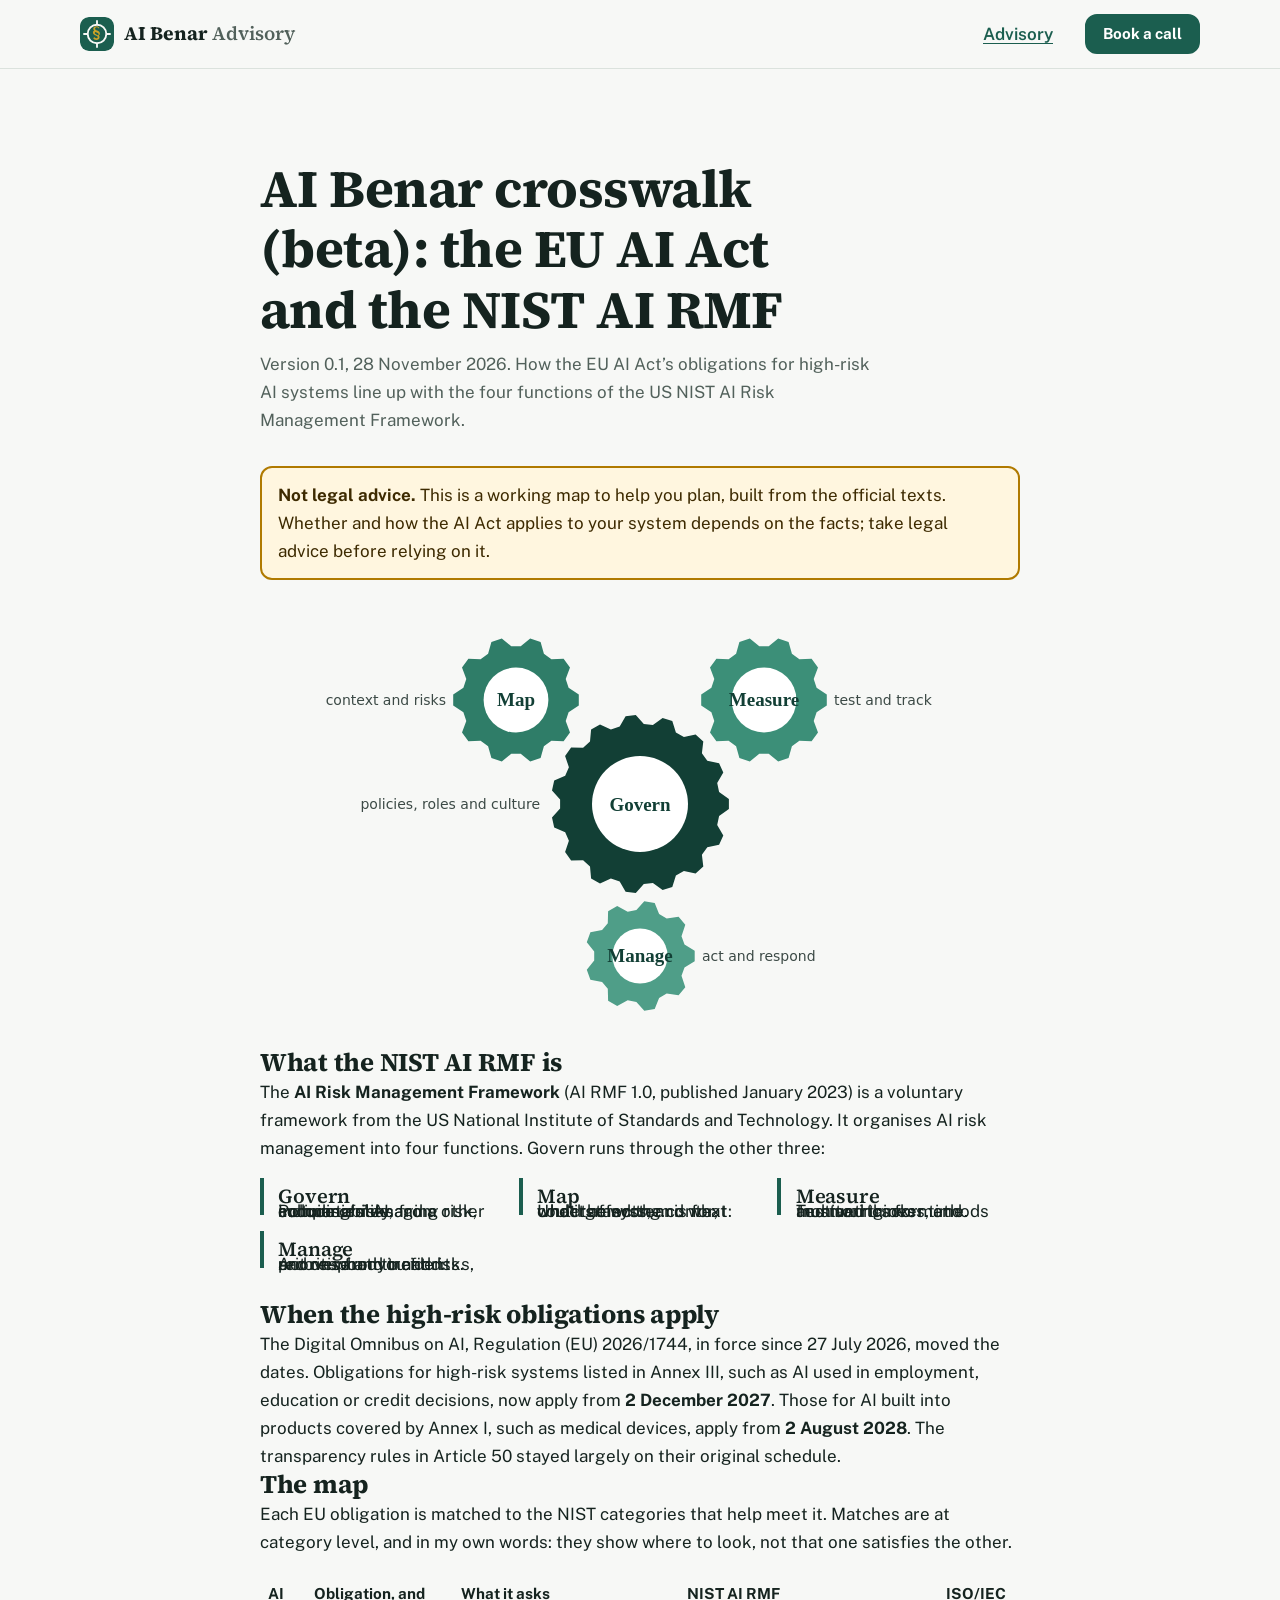
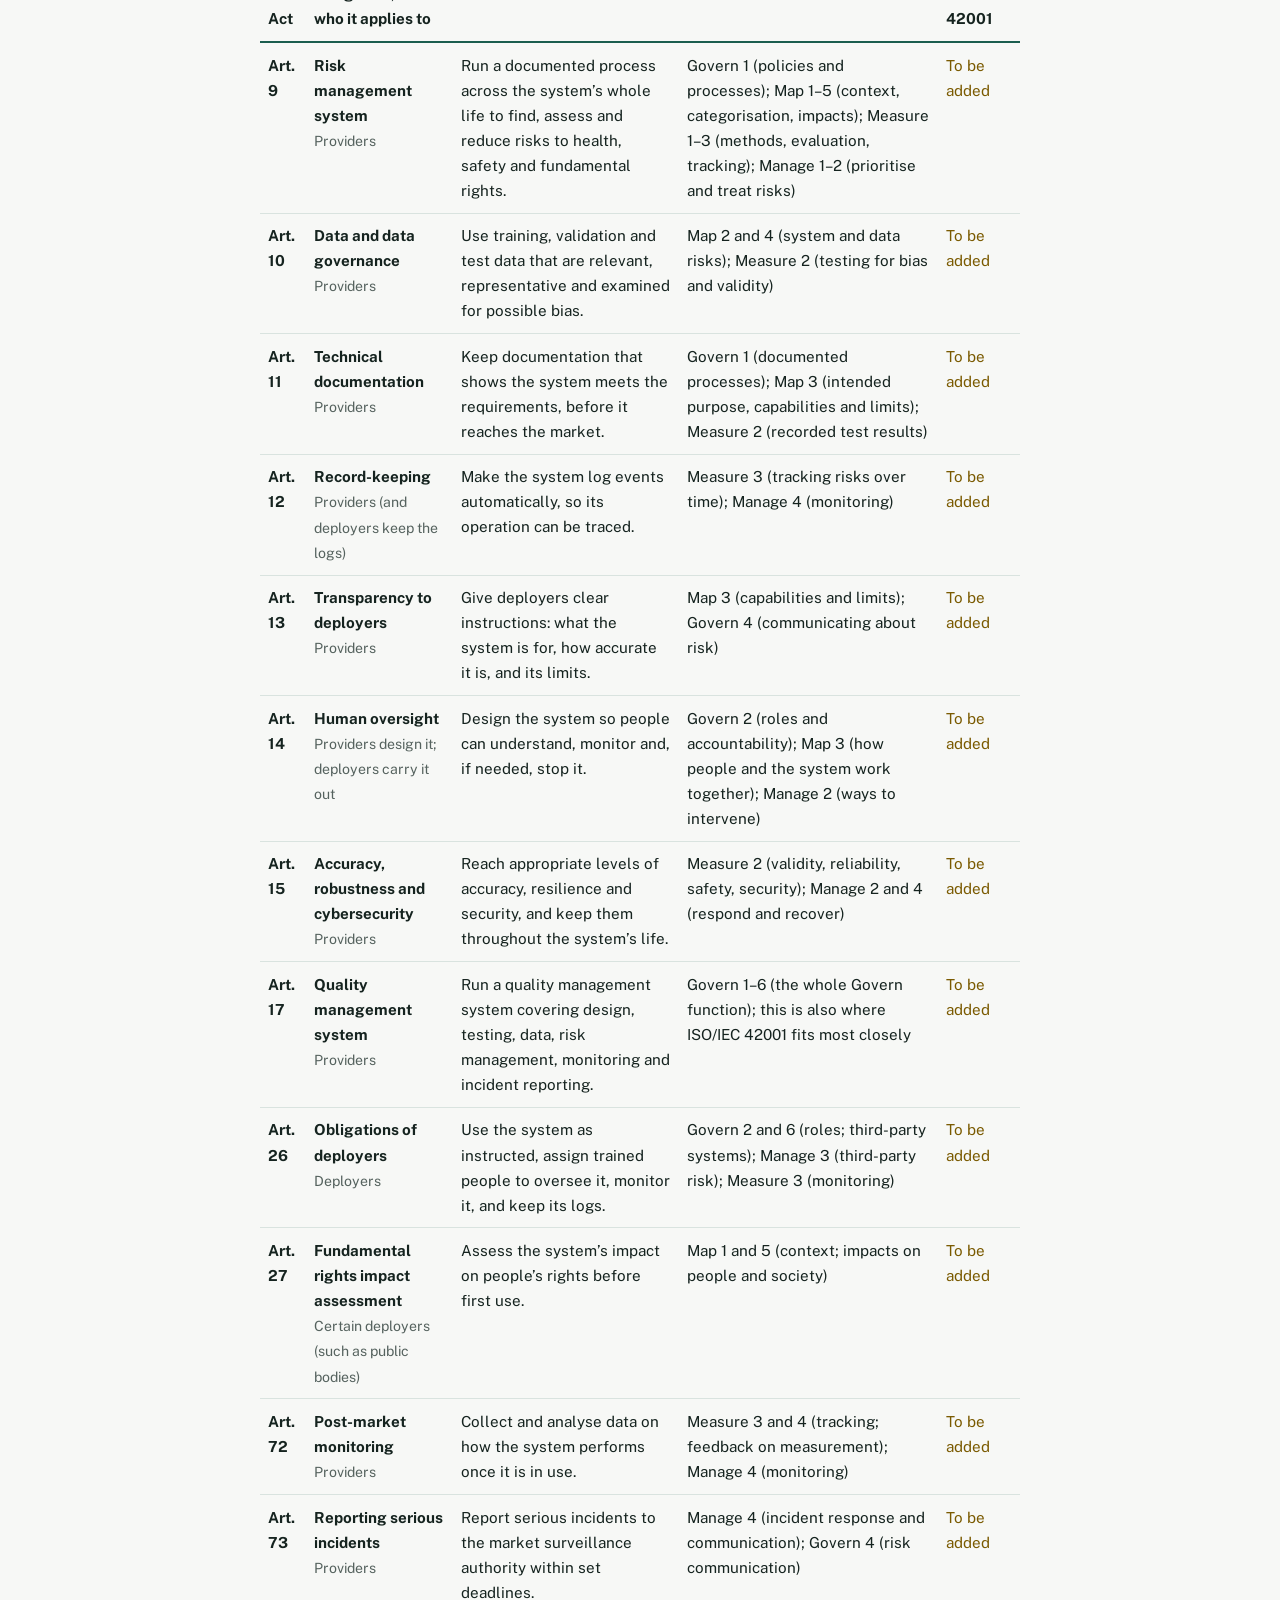
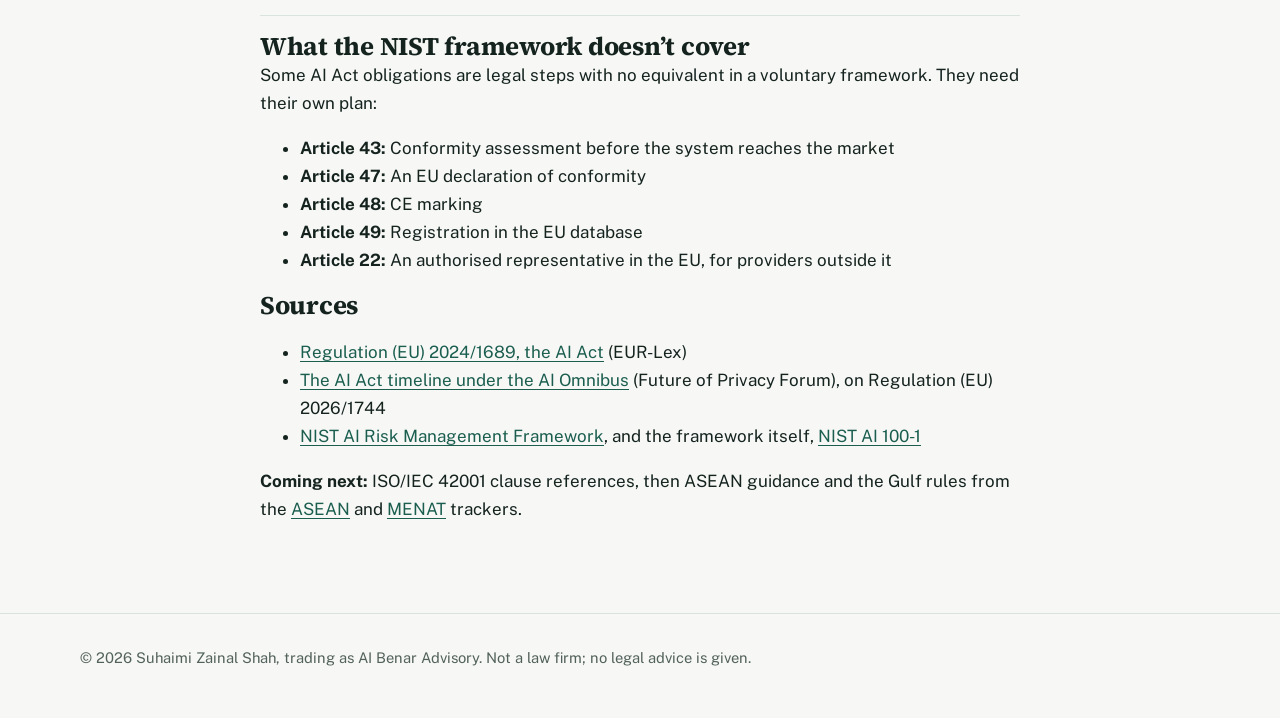
==== crosswalk.html @ 842c1a77 "Add files via upload" ====
<!doctype html>
<html lang="en-GB">
<head>
<meta charset="utf-8"><meta name="viewport" content="width=device-width, initial-scale=1">
<title>AI Benar crosswalk (beta): the EU AI Act and the NIST AI RMF</title>
<meta name="description" content="The EU AI Act’s obligations for high-risk AI systems, mapped to the four functions of the NIST AI Risk Management Framework. Beta, dated, not legal advice.">
<link rel="canonical" href="https://aibenar.dev/AI-Benar-Advisory/crosswalk.html">
<link rel="icon" href="logo.svg" type="image/svg+xml">
<link rel="stylesheet" href="styles.css">
<style>
.notice{border:2px solid #b07a00;background:#fff6df;color:#3d2a00;border-radius:12px;padding:.8rem 1rem;margin:1.25rem 0}
.gears{width:100%;max-width:640px;height:auto;display:block;margin:1.5rem auto}
.gear path{fill:#1b5e4f}.gear .hub{fill:#fff}
.g-govern path{fill:#123f35}.g-map path{fill:#2f7d68}.g-measure path{fill:#3c8f78}.g-manage path{fill:#4f9e88}
.g-name{font:700 19px/1 Georgia,serif;text-anchor:middle;fill:#123f35}.g-sub{font:14px/1 system-ui,sans-serif;text-anchor:middle;fill:#3c4a46}.g-sub.g-left{text-anchor:start}.g-sub.g-right{text-anchor:end}
@media (prefers-reduced-motion:no-preference){
  .gear{animation:turn 36s linear 1}.gear.rev{animation-name:turn-rev;animation-duration:26s}
  @keyframes turn{to{transform:rotate(360deg)}}@keyframes turn-rev{to{transform:rotate(-360deg)}}
}
.fn{display:grid;gap:1rem;grid-template-columns:repeat(auto-fit,minmax(14rem,1fr));margin:1rem 0 2rem}
.fn div{border-left:4px solid #1b5e4f;padding:.25rem .9rem}.fn h3{margin:.2rem 0}
.cw-wrap{overflow-x:auto;position:relative;margin:1rem 0}
table.cw{border-collapse:collapse;min-width:760px;width:100%;font-size:.95rem}
table.cw th,table.cw td{border-bottom:1px solid #d9e3df;padding:.6rem .5rem;text-align:left;vertical-align:top}
table.cw thead th{border-bottom:2px solid #1b5e4f}.who{color:#55625e;font-size:.88rem}.iso{color:#7a5a00}
@media (prefers-color-scheme:dark){.notice{background:#3a2c0b;color:#f6e7c1}.g-name{fill:#cfe9df}.g-sub{fill:#b5c8c1}.gear .hub{fill:#10201b}table.cw th,table.cw td{border-bottom-color:#2c3d38}.who{color:#a9bab4}.iso{color:#e8c46c}}
</style>
</head>
<body>
<a class="skip" href="#main">Skip to content</a>
<header class="site-head"><div class="wrap head-row"><a class="brand" href="/" aria-label="AI Benar home"><img src="logo.svg" alt="" width="34" height="34"><span>AI Benar <em>Advisory</em></span></a><a class="head-link" href="index.html">Advisory</a><a class="btn small" href="index.html#contact">Book a call</a></div></header>
<main id="main"><section><div class="wrap narrow">
<h1>AI Benar crosswalk (beta): the EU AI Act and the NIST AI RMF</h1>
<p class="section-lede">Version 0.1, 28 November 2026. How the EU AI Act’s obligations for high-risk AI systems line up with the four functions of the US NIST AI Risk Management Framework.</p>
<p class="notice" role="note"><strong>Not legal advice.</strong> This is a working map to help you plan, built from the official texts. Whether and how the AI Act applies to your system depends on the facts; take legal advice before relying on it.</p>

<svg viewBox="0 0 640 420" role="img" aria-labelledby="gear-t gear-d" class="gears"><title id="gear-t">The four functions of the NIST AI Risk Management Framework</title><desc id="gear-d">Govern sits at the centre and drives the other three: Map, Measure and Manage.</desc><g class="gear g-govern" style="transform-origin:320px 200px"><path d="M408.9 194.9 L408.9 205.1 L399.1 212.1 L397.2 221.1 L403.3 231.5 L399.1 240.8 L387.3 243.2 L381.9 250.7 L383.3 262.6 L375.6 269.5 L363.9 266.9 L355.9 271.5 L352.3 282.9 L342.6 286.1 L332.9 278.9 L323.8 279.9 L315.8 288.9 L305.6 287.8 L299.7 277.4 L290.9 274.5 L280.0 279.5 L271.1 274.4 L270.0 262.4 L263.1 256.3 L251.1 256.4 L245.1 248.1 L248.9 236.7 L245.2 228.3 L234.2 223.5 L232.0 213.5 L240.1 204.6 L240.1 195.4 L232.0 186.5 L234.2 176.5 L245.2 171.7 L248.9 163.3 L245.1 151.9 L251.1 143.6 L263.1 143.7 L270.0 137.6 L271.1 125.6 L280.0 120.5 L290.9 125.5 L299.7 122.6 L305.6 112.2 L315.8 111.1 L323.8 120.1 L332.9 121.1 L342.6 113.9 L352.3 117.1 L355.9 128.5 L363.9 133.1 L375.6 130.5 L383.3 137.4 L381.9 149.3 L387.3 156.8 L399.1 159.2 L403.3 168.5 L397.2 178.9 L399.1 187.9 Z"/><circle cx="320" cy="200" r="48.0" class="hub"/></g><g class="gear g-map rev" style="transform-origin:196px 96px"><path d="M258.8 90.6 L258.8 101.4 L248.6 108.2 L245.7 117.1 L250.0 128.5 L243.6 137.3 L231.4 136.8 L223.9 142.3 L220.6 154.0 L210.2 157.4 L200.7 149.8 L191.3 149.8 L181.8 157.4 L171.4 154.0 L168.1 142.3 L160.6 136.8 L148.4 137.3 L142.0 128.5 L146.3 117.1 L143.4 108.2 L133.2 101.4 L133.2 90.6 L143.4 83.8 L146.3 74.9 L142.0 63.5 L148.4 54.7 L160.6 55.2 L168.1 49.7 L171.4 38.0 L181.8 34.6 L191.3 42.2 L200.7 42.2 L210.2 34.6 L220.6 38.0 L223.9 49.7 L231.4 55.2 L243.6 54.7 L250.0 63.5 L245.7 74.9 L248.6 83.8 Z"/><circle cx="196" cy="96" r="32.4" class="hub"/></g><g class="gear g-measure rev" style="transform-origin:444px 96px"><path d="M506.8 90.6 L506.8 101.4 L496.6 108.2 L493.7 117.1 L498.0 128.5 L491.6 137.3 L479.4 136.8 L471.9 142.3 L468.6 154.0 L458.2 157.4 L448.7 149.8 L439.3 149.8 L429.8 157.4 L419.4 154.0 L416.1 142.3 L408.6 136.8 L396.4 137.3 L390.0 128.5 L394.3 117.1 L391.4 108.2 L381.2 101.4 L381.2 90.6 L391.4 83.8 L394.3 74.9 L390.0 63.5 L396.4 54.7 L408.6 55.2 L416.1 49.7 L419.4 38.0 L429.8 34.6 L439.3 42.2 L448.7 42.2 L458.2 34.6 L468.6 38.0 L471.9 49.7 L479.4 55.2 L491.6 54.7 L498.0 63.5 L493.7 74.9 L496.6 83.8 Z"/><circle cx="444" cy="96" r="32.4" class="hub"/></g><g class="gear g-manage rev" style="transform-origin:320px 352px"><path d="M374.7 346.7 L374.7 357.3 L364.5 363.5 L361.5 371.8 L365.3 383.2 L358.6 391.2 L346.7 389.4 L339.1 393.9 L334.7 405.0 L324.3 406.8 L316.4 397.9 L307.7 396.3 L297.2 402.0 L288.1 396.8 L287.8 384.8 L282.1 378.1 L270.4 375.7 L266.8 365.8 L274.2 356.4 L274.2 347.6 L266.8 338.2 L270.4 328.3 L282.1 325.9 L287.8 319.2 L288.1 307.2 L297.2 302.0 L307.7 307.7 L316.4 306.1 L324.3 297.2 L334.7 299.0 L339.1 310.1 L346.7 314.6 L358.6 312.8 L365.3 320.8 L361.5 332.2 L364.5 340.5 Z"/><circle cx="320" cy="352" r="27.6" class="hub"/></g><text x="320" y="207" class="g-name">Govern</text><text x="220" y="205" class="g-sub g-right">policies, roles and culture</text><text x="196" y="102" class="g-name">Map</text><text x="126" y="101" class="g-sub g-right">context and risks</text><text x="444" y="102" class="g-name">Measure</text><text x="514" y="101" class="g-sub g-left">test and track</text><text x="320" y="358" class="g-name">Manage</text><text x="382" y="357" class="g-sub g-left">act and respond</text></svg>

<h2>What the NIST AI RMF is</h2>
<p>The <strong>AI Risk Management Framework</strong> (AI RMF 1.0, published January 2023) is a voluntary framework from the US National Institute of Standards and Technology. It organises AI risk management into four functions. Govern runs through the other three:</p>
<div class="fn">
<div><h3>Govern</h3><p>Policies, roles, accountability and a culture of managing risk, including risks from other companies’ AI.</p></div>
<div><h3>Map</h3><p>Understand the context: what the system is for, who it affects, and what could go wrong.</p></div>
<div><h3>Measure</h3><p>Test and track: methods and metrics for trustworthiness, and monitoring over time.</p></div>
<div><h3>Manage</h3><p>Act on what you find: prioritise and treat risks, and respond to and recover from incidents.</p></div>
</div>

<h2>When the high-risk obligations apply</h2>
<p>The Digital Omnibus on AI, Regulation (EU) 2026/1744, in force since 27 July 2026, moved the dates. Obligations for high-risk systems listed in Annex III, such as AI used in employment, education or credit decisions, now apply from <strong>2 December 2027</strong>. Those for AI built into products covered by Annex I, such as medical devices, apply from <strong>2 August 2028</strong>. The transparency rules in Article 50 stayed largely on their original schedule.</p>

<h2>The map</h2>
<p>Each EU obligation is matched to the NIST categories that help meet it. Matches are at category level, and in my own words: they show where to look, not that one satisfies the other.</p>
<div class="cw-wrap" tabindex="0" role="region" aria-label="Crosswalk table (scrolls sideways)">
<table class="cw"><thead><tr><th scope="col">AI Act</th><th scope="col">Obligation, and who it applies to</th><th scope="col">What it asks</th><th scope="col">NIST AI RMF</th><th scope="col">ISO/IEC 42001</th></tr></thead>
<tbody><tr><th scope="row">Art. 9</th><td><strong>Risk management system</strong><br><span class="who">Providers</span></td><td>Run a documented process across the system’s whole life to find, assess and reduce risks to health, safety and fundamental rights.</td><td>Govern 1 (policies and processes); Map 1–5 (context, categorisation, impacts); Measure 1–3 (methods, evaluation, tracking); Manage 1–2 (prioritise and treat risks)</td><td class="iso">To be added</td></tr><tr><th scope="row">Art. 10</th><td><strong>Data and data governance</strong><br><span class="who">Providers</span></td><td>Use training, validation and test data that are relevant, representative and examined for possible bias.</td><td>Map 2 and 4 (system and data risks); Measure 2 (testing for bias and validity)</td><td class="iso">To be added</td></tr><tr><th scope="row">Art. 11</th><td><strong>Technical documentation</strong><br><span class="who">Providers</span></td><td>Keep documentation that shows the system meets the requirements, before it reaches the market.</td><td>Govern 1 (documented processes); Map 3 (intended purpose, capabilities and limits); Measure 2 (recorded test results)</td><td class="iso">To be added</td></tr><tr><th scope="row">Art. 12</th><td><strong>Record-keeping</strong><br><span class="who">Providers (and deployers keep the logs)</span></td><td>Make the system log events automatically, so its operation can be traced.</td><td>Measure 3 (tracking risks over time); Manage 4 (monitoring)</td><td class="iso">To be added</td></tr><tr><th scope="row">Art. 13</th><td><strong>Transparency to deployers</strong><br><span class="who">Providers</span></td><td>Give deployers clear instructions: what the system is for, how accurate it is, and its limits.</td><td>Map 3 (capabilities and limits); Govern 4 (communicating about risk)</td><td class="iso">To be added</td></tr><tr><th scope="row">Art. 14</th><td><strong>Human oversight</strong><br><span class="who">Providers design it; deployers carry it out</span></td><td>Design the system so people can understand, monitor and, if needed, stop it.</td><td>Govern 2 (roles and accountability); Map 3 (how people and the system work together); Manage 2 (ways to intervene)</td><td class="iso">To be added</td></tr><tr><th scope="row">Art. 15</th><td><strong>Accuracy, robustness and cybersecurity</strong><br><span class="who">Providers</span></td><td>Reach appropriate levels of accuracy, resilience and security, and keep them throughout the system’s life.</td><td>Measure 2 (validity, reliability, safety, security); Manage 2 and 4 (respond and recover)</td><td class="iso">To be added</td></tr><tr><th scope="row">Art. 17</th><td><strong>Quality management system</strong><br><span class="who">Providers</span></td><td>Run a quality management system covering design, testing, data, risk management, monitoring and incident reporting.</td><td>Govern 1–6 (the whole Govern function); this is also where ISO/IEC 42001 fits most closely</td><td class="iso">To be added</td></tr><tr><th scope="row">Art. 26</th><td><strong>Obligations of deployers</strong><br><span class="who">Deployers</span></td><td>Use the system as instructed, assign trained people to oversee it, monitor it, and keep its logs.</td><td>Govern 2 and 6 (roles; third-party systems); Manage 3 (third-party risk); Measure 3 (monitoring)</td><td class="iso">To be added</td></tr><tr><th scope="row">Art. 27</th><td><strong>Fundamental rights impact assessment</strong><br><span class="who">Certain deployers (such as public bodies)</span></td><td>Assess the system’s impact on people’s rights before first use.</td><td>Map 1 and 5 (context; impacts on people and society)</td><td class="iso">To be added</td></tr><tr><th scope="row">Art. 72</th><td><strong>Post-market monitoring</strong><br><span class="who">Providers</span></td><td>Collect and analyse data on how the system performs once it is in use.</td><td>Measure 3 and 4 (tracking; feedback on measurement); Manage 4 (monitoring)</td><td class="iso">To be added</td></tr><tr><th scope="row">Art. 73</th><td><strong>Reporting serious incidents</strong><br><span class="who">Providers</span></td><td>Report serious incidents to the market surveillance authority within set deadlines.</td><td>Manage 4 (incident response and communication); Govern 4 (risk communication)</td><td class="iso">To be added</td></tr></tbody></table></div>

<h2>What the NIST framework doesn’t cover</h2>
<p>Some AI Act obligations are legal steps with no equivalent in a voluntary framework. They need their own plan:</p>
<ul><li><strong>Article 43:</strong> Conformity assessment before the system reaches the market</li><li><strong>Article 47:</strong> An EU declaration of conformity</li><li><strong>Article 48:</strong> CE marking</li><li><strong>Article 49:</strong> Registration in the EU database</li><li><strong>Article 22:</strong> An authorised representative in the EU, for providers outside it</li></ul>

<h2>Sources</h2>
<ul>
<li><a href="https://eur-lex.europa.eu/eli/reg/2024/1689/oj">Regulation (EU) 2024/1689, the AI Act</a> (EUR-Lex)</li>
<li><a href="https://fpf.org/blog/the-ai-act-implementation-timeline-what-changes-under-the-ai-omnibus">The AI Act timeline under the AI Omnibus</a> (Future of Privacy Forum), on Regulation (EU) 2026/1744</li>
<li><a href="https://www.nist.gov/itl/ai-risk-management-framework">NIST AI Risk Management Framework</a>, and the framework itself, <a href="https://doi.org/10.6028/NIST.AI.100-1">NIST AI 100-1</a></li>
</ul>
<p><strong>Coming next:</strong> ISO/IEC 42001 clause references, then ASEAN guidance and the Gulf rules from the <a href="/ASEAN-AI-Governance-Tracker/">ASEAN</a> and <a href="/MENAT-AI-Governance-Tracker/">MENAT</a> trackers.</p>
</div></section></main>
<footer class="site-foot"><div class="wrap foot-row"><p>© 2026 Suhaimi Zainal Shah, trading as AI Benar Advisory. Not a law firm; no legal advice is given.</p></div></footer>
<script>/* Anonymous visit counting with GoatCounter: no cookies, no personal data, and nothing at all if the browser sends Do Not Track or Global Privacy Control. */
(function () { if (navigator.doNotTrack === '1' || window.doNotTrack === '1' || navigator.globalPrivacyControl || !/^https?:$/.test(location.protocol)) return;
  var s = document.createElement('script'); s.async = true; s.src = 'https://gc.zgo.at/count.js'; s.setAttribute('data-goatcounter', 'https://suhaimizs.goatcounter.com/count'); document.head.appendChild(s); })();</script>
</body>
</html>
---- styles.css ----
/* AI Benar Advisory: civic ledger design.
   Tokens first, then layout, then components. No frameworks, no external requests. */
@font-face { font-family: "Source Serif 4"; src: url(fonts/source-serif-4-latin-600-normal.woff2) format("woff2"); font-weight: 600; font-display: swap; }
@font-face { font-family: "Source Serif 4"; src: url(fonts/source-serif-4-latin-700-normal.woff2) format("woff2"); font-weight: 700; font-display: swap; }
@font-face { font-family: "Public Sans"; src: url(fonts/public-sans-latin-400-normal.woff2) format("woff2"); font-weight: 400; font-display: swap; }
@font-face { font-family: "Public Sans"; src: url(fonts/public-sans-latin-600-normal.woff2) format("woff2"); font-weight: 600; font-display: swap; }
@font-face { font-family: "Public Sans"; src: url(fonts/public-sans-latin-700-normal.woff2) format("woff2"); font-weight: 700; font-display: swap; }

:root {
  --paper: #f7f8f6; --surface: #ffffff; --band: #eef1ee; --ink: #15231f; --muted: #52615b; --line: #dbe2dd;
  --ledger: #1b5e4f; --ledger-ink: #ffffff; --brass: #c9a227; --brass-soft: #f3ead0; --focus: #c9a227;
  --serif: "Source Serif 4", Georgia, "Times New Roman", serif;
  --sans: "Public Sans", system-ui, -apple-system, "Segoe UI", sans-serif;
  --step-0: 1.0625rem; --step-1: 1.25rem; --step-2: 1.6rem; --step-3: clamp(2.1rem, 4.2vw, 3.3rem);
  --radius: 14px; --wrap: 1120px;
  color-scheme: light;
}
@media (prefers-color-scheme: dark) {
  :root { --paper: #0f1714; --surface: #15201c; --band: #121c18; --ink: #ecf2ef; --muted: #a3b3ac; --line: #26342e;
    --ledger: #63c3a9; --ledger-ink: #0b1511; --brass: #e2c15a; --brass-soft: #2c2816; color-scheme: dark; }
}

*, *::before, *::after { box-sizing: border-box; }
html { scroll-behavior: smooth; -webkit-text-size-adjust: 100%; }
body { margin: 0; background: var(--paper); color: var(--ink); font: 400 var(--step-0)/1.65 var(--sans); -webkit-font-smoothing: antialiased; text-rendering: optimizeLegibility; }
img { max-width: 100%; display: block; }
a { color: var(--ledger); text-underline-offset: 3px; }
:focus-visible { outline: 3px solid var(--focus); outline-offset: 3px; border-radius: 6px; }
[hidden] { display: none !important; }
h1, h2, h3 { font-family: var(--serif); color: var(--ink); line-height: 1.15; letter-spacing: -0.01em; margin: 0; }
h1 { font-size: var(--step-3); font-weight: 700; max-width: 18ch; }
h2 { font-size: var(--step-2); font-weight: 700; }
h3 { font-size: var(--step-1); font-weight: 600; }
p { margin: 0; }

.skip { position: absolute; left: 1rem; top: -4rem; padding: .6rem 1rem; background: var(--ink); color: var(--paper); border-radius: 8px; z-index: 20; }
.skip:focus { top: 1rem; }
.wrap { width: min(var(--wrap), 100% - 2.5rem); margin-inline: auto; }
.narrow { max-width: 760px; }
section { padding: clamp(3.5rem, 7vw, 6rem) 0; }
.band { background: var(--band); }
.section-lede { color: var(--muted); max-width: 62ch; margin: .6rem 0 2rem; }
.fine { color: var(--muted); font-size: .92rem; max-width: 70ch; }

/* Buttons */
.btn { display: inline-flex; align-items: center; justify-content: center; gap: .5rem; min-height: 48px; padding: 0 1.3rem; border: 2px solid var(--ledger); border-radius: 12px; background: var(--ledger); color: var(--ledger-ink); font: 700 1rem/1 var(--sans); text-decoration: none; cursor: pointer; transition: background-color .15s, color .15s; }
.btn:hover { background: color-mix(in srgb, var(--ledger) 88%, var(--ink)); }
.btn.ghost { background: transparent; color: var(--ledger); }
.btn.ghost:hover { background: color-mix(in srgb, var(--ledger) 8%, transparent); }
.btn.small { min-height: 40px; padding: 0 1rem; font-size: .95rem; }
.btn.block { width: 100%; }

/* Header */
.site-head { position: sticky; top: 0; z-index: 10; background: color-mix(in srgb, var(--paper) 92%, transparent); backdrop-filter: blur(8px); border-bottom: 1px solid var(--line); }
.head-row { display: flex; align-items: center; justify-content: space-between; min-height: 68px; gap: 1rem; }
.brand { display: flex; align-items: center; gap: .65rem; color: var(--ink); text-decoration: none; font: 700 1.2rem/1 var(--serif); }
.brand img { border-radius: 9px; }
.brand em { font-style: normal; color: var(--muted); font-weight: 600; }
nav ul { display: flex; align-items: center; gap: 1.6rem; list-style: none; margin: 0; padding: 0; }
nav a:not(.btn) { color: var(--ink); text-decoration: none; font-weight: 600; font-size: .98rem; }
nav a:not(.btn):hover { color: var(--ledger); text-decoration: underline; }
.menu { display: none; min-height: 40px; padding: 0 .9rem; border: 1px solid var(--line); border-radius: 10px; background: var(--surface); color: var(--ink); font: 600 .95rem var(--sans); cursor: pointer; }

/* Hero */
.hero { position: relative; isolation: isolate; overflow: hidden; padding-top: clamp(2.5rem, 6vw, 4.5rem); }
.bits { position: absolute; inset: 0; width: 100%; height: 100%; z-index: -1; pointer-events: none; }
.hero .bits { -webkit-mask-image: linear-gradient(to bottom, #000 55%, transparent); mask-image: linear-gradient(to bottom, #000 55%, transparent); }
.outcomes { list-style: none; padding: 0; margin: 1.8rem 0 0; display: grid; gap: .85rem; max-width: 54ch; }
.outcomes li { position: relative; padding-left: 1.6rem; color: var(--muted); }
.outcomes li::before { content: ""; position: absolute; left: 0; top: .55em; width: .7rem; height: .7rem; border-radius: 3px; background: var(--ledger); box-shadow: 3px 3px 0 0 var(--brass-soft); }
.outcomes b { color: var(--ink); }
.trust { margin-top: 1.1rem; color: var(--muted); font-size: .95rem; }
.hero-grid { display: grid; grid-template-columns: minmax(0, 1.05fr) minmax(0, 1fr); gap: clamp(2rem, 5vw, 4rem); align-items: start; }
.lede { font-size: 1.18rem; color: var(--muted); max-width: 52ch; margin-top: 1.2rem; }
.proof { list-style: none; padding: 0; margin: -0.8rem 0 2.2rem; display: flex; flex-wrap: wrap; gap: .5rem 2.2rem; }
.proof li { display: flex; align-items: baseline; gap: .6rem; color: var(--muted); }
.proof b { font: 700 1.35rem/1 var(--serif); color: var(--ink); min-width: 2.4ch; }
.hero-actions { display: flex; flex-wrap: wrap; gap: .75rem; margin-top: 2rem; }

/* The check: the one bold element */
.check { position: relative; background: var(--surface); border: 1px solid var(--line); border-radius: 20px; padding: clamp(1.3rem, 3vw, 1.9rem); box-shadow: 0 1px 0 var(--line), 0 24px 48px -32px color-mix(in srgb, var(--ledger) 55%, transparent); }
.check::before { content: "§"; position: absolute; right: 1.3rem; top: .6rem; font: 700 3.2rem/1 var(--serif); color: var(--brass); opacity: .9; }
.check h2 { font-size: 1.45rem; padding-right: 2.5rem; }
.check-sub { color: var(--muted); font-size: .95rem; margin: .4rem 0 1.1rem; }
fieldset { border: 0; padding: 0; margin: 0 0 1.1rem; }
legend { display: flex; gap: .55rem; align-items: baseline; font-weight: 700; margin-bottom: .6rem; padding: 0; }
.qn { display: inline-grid; place-items: center; width: 1.6rem; height: 1.6rem; border-radius: 50%; background: var(--ink); color: var(--paper); font: 700 .85rem/1 var(--sans); flex: none; transform: translateY(-1px); }
.chips { display: flex; flex-wrap: wrap; gap: .45rem; }
.chips label { position: relative; cursor: pointer; }
.chips input { position: absolute; opacity: 0; inset: 0; margin: 0; cursor: pointer; }
.chips span { display: inline-block; padding: .5rem .85rem; border: 1.5px solid var(--line); border-radius: 999px; font-size: .95rem; font-weight: 600; background: var(--surface); transition: border-color .12s, background-color .12s; }
.chips input:hover + span { border-color: var(--ledger); }
.chips input:checked + span { border-color: var(--ledger); background: color-mix(in srgb, var(--ledger) 12%, var(--surface)); }
.chips input:focus-visible + span { outline: 3px solid var(--focus); outline-offset: 2px; }
.check-error { color: #a33a2a; font-weight: 600; margin-top: .7rem; }
.result { margin-top: 1.3rem; padding-top: 1.2rem; border-top: 1px solid var(--line); }
.result:focus { outline: none; }
.result h3 { font-size: 1.2rem; }
.result .next { margin: .4rem 0 1rem; color: var(--muted); }
.rules { list-style: none; padding: 0; margin: 0 0 1.1rem; display: grid; gap: .6rem; }
@keyframes rule-in { from { opacity: 0; transform: translateY(6px); } to { opacity: 1; transform: none; } }
.rules li { animation: rule-in .32s ease-out both; animation-delay: calc(var(--i, 0) * 55ms); }
.rules li { display: grid; grid-template-columns: auto 1fr; gap: .2rem .7rem; padding: .7rem .85rem; border-radius: 12px; background: var(--band); }
.rules .tag { grid-row: span 2; align-self: start; font-size: .78rem; font-weight: 700; padding: .2rem .55rem; border-radius: 999px; background: var(--ink); color: var(--paper); white-space: nowrap; }
.rules .tag.soon { background: var(--brass); color: #1d1a0c; }
.rules .tag.voluntary { background: transparent; color: var(--muted); border: 1px solid var(--line); }
.rules b { font-weight: 700; }
.rules small { color: var(--muted); font-size: .92rem; }

/* Timeline */
.timeline { list-style: none; margin: 0; padding: 0; display: grid; grid-template-columns: repeat(4, 1fr); gap: 1.6rem 1.4rem; position: relative; }
.timeline li { position: relative; padding-top: 1.3rem; border-top: 3px solid var(--ledger); display: grid; gap: .2rem; }
.timeline li::before { content: ""; position: absolute; top: -9px; left: 0; width: 15px; height: 15px; border-radius: 50%; background: var(--paper); border: 3px solid var(--ledger); }
.timeline li.past { border-top-color: color-mix(in srgb, var(--ledger) 45%, var(--line)); }
.timeline li.past::before { background: var(--ledger); border-color: var(--ledger); }
.timeline li.next::before { background: var(--brass); border-color: var(--brass); }
.timeline li.next { border-top-color: var(--brass); }
.timeline time { font: 700 1.1rem/1.2 var(--serif); }
.timeline .tl-next { font-weight: 700; font-size: .88rem; color: #7F6B20; /* WCAG AA: 4.58:1 on the timeline background */ }
.timeline b { font-size: .95rem; color: var(--ledger); }
.timeline span { color: var(--muted); font-size: .97rem; }
#deadlines .fine { margin-top: 2rem; }

/* Price list */
.pricelist { display: grid; border-top: 1px solid var(--line); }
.price { display: grid; grid-template-columns: minmax(0, 1fr) auto; gap: 1rem 2.5rem; align-items: start; padding: 1.5rem 0; border-bottom: 1px solid var(--line); }
.price p { color: var(--muted); max-width: 64ch; margin-top: .35rem; }
.price.featured { position: relative; padding-left: 1.2rem; }
.price.featured::before { content: ""; position: absolute; left: 0; top: 1.5rem; bottom: 1.5rem; width: 4px; border-radius: 4px; background: var(--brass); }
.cost { text-align: right; display: grid; gap: .15rem; margin: 0 !important; }
.cost b { font: 700 1.3rem/1.2 var(--serif); color: var(--ink); white-space: nowrap; }
.cost span { color: var(--muted); font-size: .92rem; }
#services .fine { margin-top: 1.4rem; }

/* Steps */
.steps { list-style: none; counter-reset: s; padding: 0; margin: 1.8rem 0 0; display: grid; grid-template-columns: repeat(3, 1fr); gap: 2rem; }
.steps li { counter-increment: s; display: grid; gap: .45rem; }
.steps li::before { content: counter(s); display: grid; place-items: center; width: 2.4rem; height: 2.4rem; border-radius: 50%; background: var(--ledger); color: var(--ledger-ink); font: 700 1.1rem/1 var(--serif); margin-bottom: .4rem; }
.steps p { color: var(--muted); }

/* Tools */
.tools { display: grid; grid-template-columns: 1fr 1fr; gap: 2.5rem; }
.tool { display: grid; grid-template-columns: auto 1fr; gap: 1.1rem; align-items: start; }
.tool img { border-radius: 14px; }
.tool .tool-sub { font-weight: 700; color: var(--ink); margin: .1rem 0 0; }
.tool p { color: var(--muted); margin: .35rem 0 .6rem; }
.tool a { font-weight: 700; }

/* About */
.about { display: grid; grid-template-columns: minmax(240px, 0.7fr) minmax(0, 1.6fr); gap: clamp(2rem, 5vw, 4.5rem); align-items: start; }
.portrait { margin: 0; position: sticky; top: 92px; }
.portrait img { width: 100%; height: auto; border-radius: 18px; background: var(--surface); box-shadow: 0 0 0 1px var(--line), 10px 10px 0 0 var(--brass-soft); }
.about-lede { font-size: 1.15rem; max-width: 60ch; margin-top: 1rem; }
.strands { margin: 1.8rem 0 0; display: grid; gap: 1.3rem; }
.strands div { display: grid; grid-template-columns: 12rem 1fr; gap: .3rem 1.5rem; padding-top: 1.1rem; border-top: 1px solid var(--line); }
.strands dt { font: 600 1.05rem/1.35 var(--serif); }
.strands dd { margin: 0; color: var(--muted); max-width: 62ch; }
/* footnote marker */
.fn { line-height: 0; margin-left: .05em; } .fn a { text-decoration: none; color: inherit; font-weight: 600; padding: 0 .1em; } .fn a:hover, .fn a:focus-visible { text-decoration: underline; }
.footnote { font-size: .8rem; color: var(--muted); margin-top: 1.2rem; max-width: 62ch; }
.facts { list-style: none; padding: 0; margin: 2rem 0 0; display: grid; grid-template-columns: repeat(3, minmax(0, 1fr)); gap: 1rem 1.5rem; border-left: 3px solid var(--brass); padding-left: 1.4rem; }
.facts b { display: block; font: 600 1.05rem/1.3 var(--serif); }
.facts li { color: var(--muted); }

/* FAQ */
details { border-bottom: 1px solid var(--line); }
details:first-of-type { border-top: 1px solid var(--line); margin-top: 1.6rem; }
summary { cursor: pointer; padding: 1.1rem 2rem 1.1rem 0; font: 600 1.12rem/1.4 var(--serif); list-style: none; position: relative; }
summary::-webkit-details-marker { display: none; }
summary::after { content: "+"; position: absolute; right: .2rem; top: .9rem; font: 400 1.6rem/1 var(--sans); color: var(--ledger); }
details[open] summary::after { content: "−"; }
details p { padding: 0 0 1.2rem; color: var(--muted); max-width: 66ch; }

/* Contact and footer */
.contact { position: relative; isolation: isolate; overflow: hidden; background: var(--ledger); color: var(--ledger-ink); }
.contact h2, .contact p { color: var(--ledger-ink); }
.contact .fine { color: color-mix(in srgb, var(--ledger-ink) 78%, transparent); }
.contact-grid { display: grid; grid-template-columns: minmax(0, 1.2fr) minmax(0, 1fr); gap: 2rem; align-items: center; }
.contact-grid > div > p { margin-top: .7rem; max-width: 52ch; font-size: 1.1rem; }
.contact-actions { display: flex; flex-wrap: wrap; gap: .75rem; align-items: center; }
.contact .btn { background: var(--ledger-ink); color: var(--ledger); border-color: var(--ledger-ink); }
.contact .btn.ghost { background: transparent; color: var(--ledger-ink); }
.contact .btn:focus-visible { outline-color: var(--brass); }
.site-foot { padding: 2rem 0 3rem; border-top: 1px solid var(--line); }
.foot-row { display: grid; gap: .5rem; color: var(--muted); font-size: .92rem; }

/* Private stats view */
.stats { position: fixed; inset: 0; z-index: 30; display: grid; place-items: center; background: color-mix(in srgb, var(--ink) 55%, transparent); padding: 1rem; }
.stats-card { width: min(440px, 100%); background: var(--surface); border-radius: 18px; padding: 1.6rem; display: grid; gap: .8rem; }
.stats dl { display: grid; grid-template-columns: 1fr auto; gap: .5rem 1rem; margin: .4rem 0 .6rem; }
.stats dt { color: var(--muted); }
.stats dd { margin: 0; font: 700 1.15rem/1.2 var(--serif); text-align: right; }

/* Responsive */
@media (max-width: 920px) {
  .hero-grid, .about, .contact-grid, .tools { grid-template-columns: 1fr; }
  .portrait { position: static; max-width: 320px; }
  .strands div { grid-template-columns: 1fr; }
  .facts { grid-template-columns: 1fr; }
  .timeline { grid-template-columns: 1fr 1fr; }
  .steps { grid-template-columns: 1fr; }
}
@media (max-width: 720px) {
  .menu { display: inline-flex; align-items: center; }
  nav ul { display: none; position: absolute; left: 0; right: 0; top: 68px; flex-direction: column; align-items: stretch; gap: 0; background: var(--surface); border-bottom: 1px solid var(--line); padding: .5rem 1.25rem 1rem; }
  nav ul.open { display: flex; }
  nav li a:not(.btn) { display: block; padding: .8rem 0; border-bottom: 1px solid var(--line); }
  nav li .btn { margin-top: .8rem; width: 100%; }
  .timeline { grid-template-columns: 1fr; }
  .price { grid-template-columns: 1fr; }
  .cost { text-align: left; }
}
@media (prefers-reduced-motion: reduce) { html { scroll-behavior: auto; } * { transition: none !important; animation: none !important; } }
@media print { .site-head, .check, .contact-actions, .stats { display: none !important; } body { background: #fff; } }
@media (prefers-color-scheme: dark) { .timeline .tl-next { color: color-mix(in srgb, var(--brass) 70%, var(--ink)); } }

/* ===================== AI rules check: step-by-step quiz ===================== */
.q-head { display: grid; gap: .35rem; }
.q-steps { list-style: none; display: flex; gap: .4rem; padding: 0; margin: .7rem 0 .2rem; counter-reset: s; }
.q-steps li { flex: 1; display: flex; align-items: center; gap: .45rem; font-size: .82rem; font-weight: 600; color: var(--muted); padding-top: .55rem; border-top: 3px solid var(--line); transition: border-color .2s, color .2s; min-width: 0; }
.q-steps li span { flex: none; display: inline-grid; place-items: center; width: 1.45rem; height: 1.45rem; border-radius: 50%; border: 1.5px solid var(--line); font-size: .75rem; }
.q-steps li.on { color: var(--ink); border-top-color: var(--ledger); }
.q-steps li.on span { background: var(--ledger); border-color: var(--ledger); color: var(--ledger-ink); }
.q-steps li.done { border-top-color: color-mix(in srgb, var(--ledger) 45%, var(--line)); }
.q-steps li.done span { border-color: var(--ledger); color: var(--ledger); }
.q-body { margin-top: 1rem; }
.q-step { border: 0; padding: 0; margin: 0; min-width: 0; }
.q-step legend { font: 600 1.12rem/1.35 var(--serif); padding: 0; margin-bottom: .85rem; outline: none; }
.q-step legend small { display: block; font: 400 .85rem/1.4 var(--sans); color: var(--muted); margin-top: .15rem; }
.q-group + .q-group { margin-top: .9rem; }
.q-ghead { display: flex; justify-content: space-between; align-items: baseline; gap: .5rem; margin-bottom: .4rem; }
.q-ghead span { font-weight: 700; font-size: .88rem; }
.q-link { background: none; border: 0; padding: .2rem .1rem; font: 600 .82rem var(--sans); color: var(--ledger); cursor: pointer; text-decoration: underline; text-underline-offset: 2px; }
.q-opts { display: flex; flex-wrap: wrap; gap: .45rem; }
.q-opt { position: relative; cursor: pointer; }
.q-opt input { position: absolute; opacity: 0; width: 1px; height: 1px; }
.q-opt > span { display: inline-flex; align-items: center; gap: .45rem; padding: .5rem .85rem; border: 1.5px solid var(--line); border-radius: 999px; background: var(--surface); font-size: .92rem; transition: border-color .15s, background .15s, color .15s; }
.q-opt > span b { font-weight: 600; }
.q-opt > span::before { content: ""; flex: none; width: .95rem; height: .95rem; border-radius: 4px; border: 1.5px solid var(--muted); transition: inherit; }
.q-opt input[type=radio] + span::before { border-radius: 50%; }
.q-opt:hover > span { border-color: var(--ledger); }
.q-opt input:checked + span { border-color: var(--ledger); background: color-mix(in srgb, var(--ledger) 10%, var(--surface)); }
.q-opt input:checked + span::before { background: var(--ledger) url("data:image/svg+xml,%3Csvg xmlns='http://www.w3.org/2000/svg' viewBox='0 0 16 16'%3E%3Cpath d='M3.5 8.5l3 3 6-6.5' fill='none' stroke='white' stroke-width='2.2' stroke-linecap='round' stroke-linejoin='round'/%3E%3C/svg%3E") center/80% no-repeat; border-color: var(--ledger); }
.q-opt input[type=radio]:checked + span::before { background: var(--surface); box-shadow: inset 0 0 0 3px var(--surface), inset 0 0 0 10px var(--ledger); }
.q-opt input:focus-visible + span { outline: 3px solid var(--focus); outline-offset: 2px; }
.q-cards { display: grid; gap: .5rem; }
.q-card > span { display: grid; grid-template-columns: auto 1fr; align-items: start; border-radius: 12px; padding: .7rem .9rem; width: 100%; }
.q-card > span::before { margin-top: .2rem; grid-row: span 2; }
.q-card > span small { grid-column: 2; color: var(--muted); font-size: .82rem; line-height: 1.35; }
.q-count { min-height: 1.3em; margin: .7rem 0 0; font-size: .85rem; color: var(--muted); }
.q-foot { display: flex; align-items: center; gap: .7rem; margin-top: 1.2rem; padding-top: 1rem; border-top: 1px solid var(--line); }
.q-foot #qNext { margin-left: auto; }
.q-hint { margin: 0; font-size: .85rem; font-weight: 600; color: #9c3b1f; flex: 1; }
.q-lang { display: inline-flex; gap: .25rem; justify-self: start; background: var(--band); border-radius: 999px; padding: .2rem; margin-bottom: .3rem; }
.q-lang button { border: 0; background: none; border-radius: 999px; padding: .3rem .7rem; font: 600 .8rem var(--sans); color: var(--muted); cursor: pointer; }
.q-lang button[aria-pressed=true] { background: var(--surface); color: var(--ink); box-shadow: 0 1px 2px rgba(0,0,0,.12); }
.q-preview { margin: .2rem 0 0; padding: .45rem .7rem; border-radius: 8px; background: var(--brass-soft); color: #4d3f10; font-size: .82rem; font-weight: 600; }
.q-res-head h3 { margin: 0; }
.q-sum { list-style: none; display: flex; flex-wrap: wrap; gap: .4rem; padding: 0; margin: .7rem 0 0; }
.q-sum li { font-size: .82rem; padding: .25rem .65rem; border-radius: 999px; border: 1px solid var(--line); color: var(--muted); }
.q-sum li b { color: var(--ink); }
.q-sum .s-now { background: var(--ledger); border-color: var(--ledger); color: var(--ledger-ink); }
.q-sum .s-now b { color: var(--ledger-ink); }
.q-sum .s-coming { background: var(--brass-soft); border-color: transparent; color: #4d3f10; }
.q-sum .s-coming b { color: #4d3f10; }
.q-note { font-size: .82rem; color: var(--muted); margin: .5rem 0 0; }
.q-place { margin-top: 1.1rem; }
.q-place h4 { font: 600 1rem/1.3 var(--serif); margin: 0 0 .35rem; padding-bottom: .3rem; border-bottom: 1px solid var(--line); }
.rules .tag.t-now { background: var(--ledger); color: var(--ledger-ink); }
.rules .tag.t-coming { background: var(--brass); color: #1d1a0c; }
.rules .tag.t-check { background: transparent; color: var(--ink); border: 1px solid var(--ink); }
.rules .tag.t-guide { background: transparent; color: var(--muted); border: 1px solid var(--line); }
.q-actions { margin-top: 1.2rem; display: grid; gap: .5rem; }
.q-row { display: flex; gap: .5rem; } .q-row .btn { flex: 1; }
@media (prefers-color-scheme: dark) { .q-hint { color: #f0a58a; } .q-preview, .q-sum .s-coming { background: var(--brass); color: #1d1a0c; } .q-sum .s-coming b { color: #1d1a0c; } }
@media (prefers-reduced-motion: no-preference) { .q-step { animation: qIn .22s ease; } @keyframes qIn { from { opacity: 0; transform: translateY(4px); } } }
.coverage { display: flex; flex-wrap: wrap; gap: .3rem 1rem; margin: .9rem 0 0; font-size: .9rem; color: var(--muted); max-width: 60ch; }
.coverage b { color: var(--ink); font-weight: 600; margin-right: .3rem; }
.q .q-step legend { display: block; width: 100%; } .q .q-step legend small { display: block; }

/* Back to top: bottom right, a 48px target, above the footer, clear of page content */
.to-top { position: fixed; right: max(16px, env(safe-area-inset-right, 0px) + 16px); bottom: max(16px, env(safe-area-inset-bottom, 0px) + 16px); z-index: 20; width: 48px; height: 48px; display: grid; place-items: center; border-radius: 50%; background: var(--surface); color: var(--ledger); border: 1px solid var(--line); box-shadow: 0 6px 20px -8px rgba(0,0,0,.35); text-decoration: none; transition: transform .15s, background .15s; }
.to-top:hover { background: var(--ledger); color: var(--ledger-ink); }
.to-top:focus-visible { outline: 3px solid var(--focus); outline-offset: 3px; }
.to-top[hidden] { display: none; }
@media (prefers-reduced-motion: no-preference) { .to-top:not([hidden]) { animation: toTopIn .2s ease; } @keyframes toTopIn { from { opacity: 0; transform: translateY(6px); } } }
.foot-links { margin-top: .4rem; font-size: .9rem; }
@media print { .to-top { display: none !important; } }

/* the featured service: the gold bar is explained by a visible label, not colour alone */
.tag-start { display: inline-block; vertical-align: middle; margin-left: .5rem; padding: .12rem .55rem; border-radius: 999px; background: var(--brass-soft); color: #4d3f10; font: 700 .72rem/1.4 var(--sans); letter-spacing: .02em; }
@media (prefers-color-scheme: dark) { .tag-start { background: var(--brass); color: #1d1a0c; } }

/* the privacy page's link back to the Advisory front page, now that the logo leads to the AI Benar home */
.head-link{margin-left:auto;margin-right:1rem;font-weight:600;display:inline-block;min-height:32px;line-height:32px}
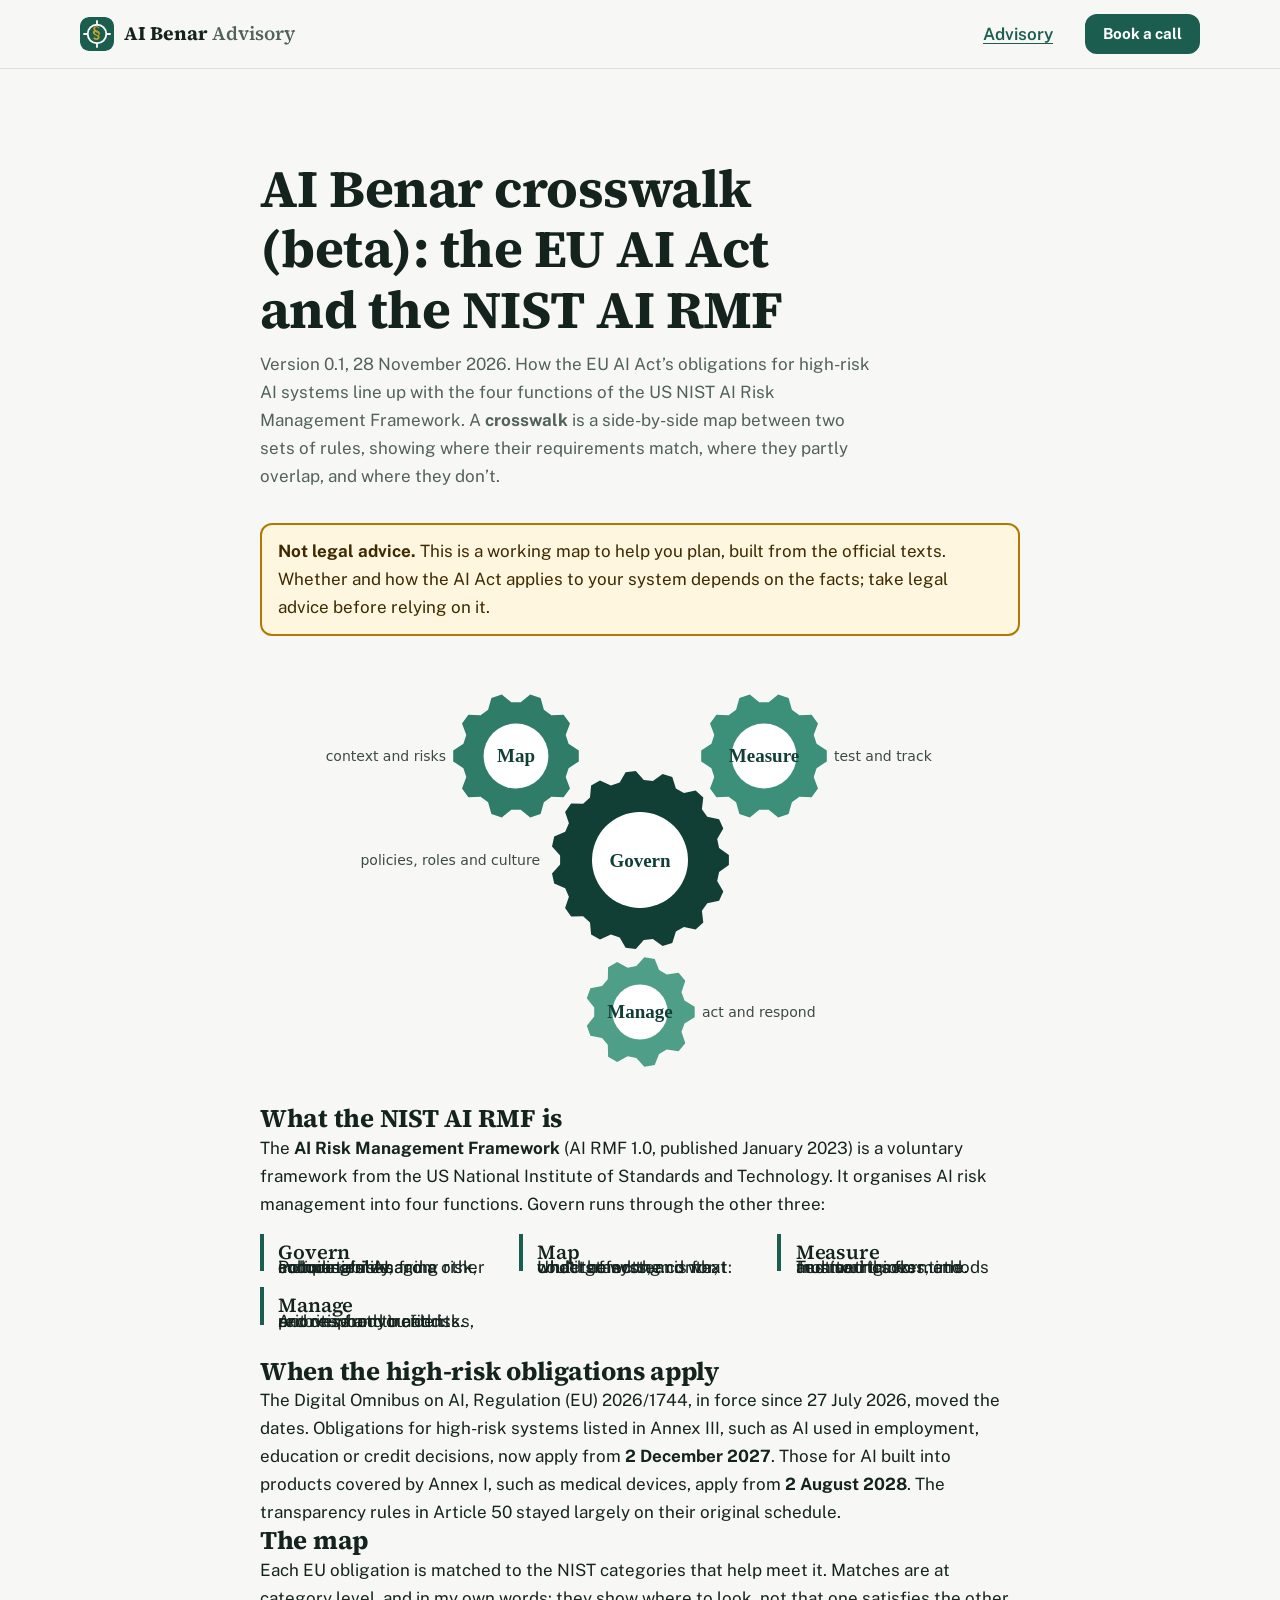
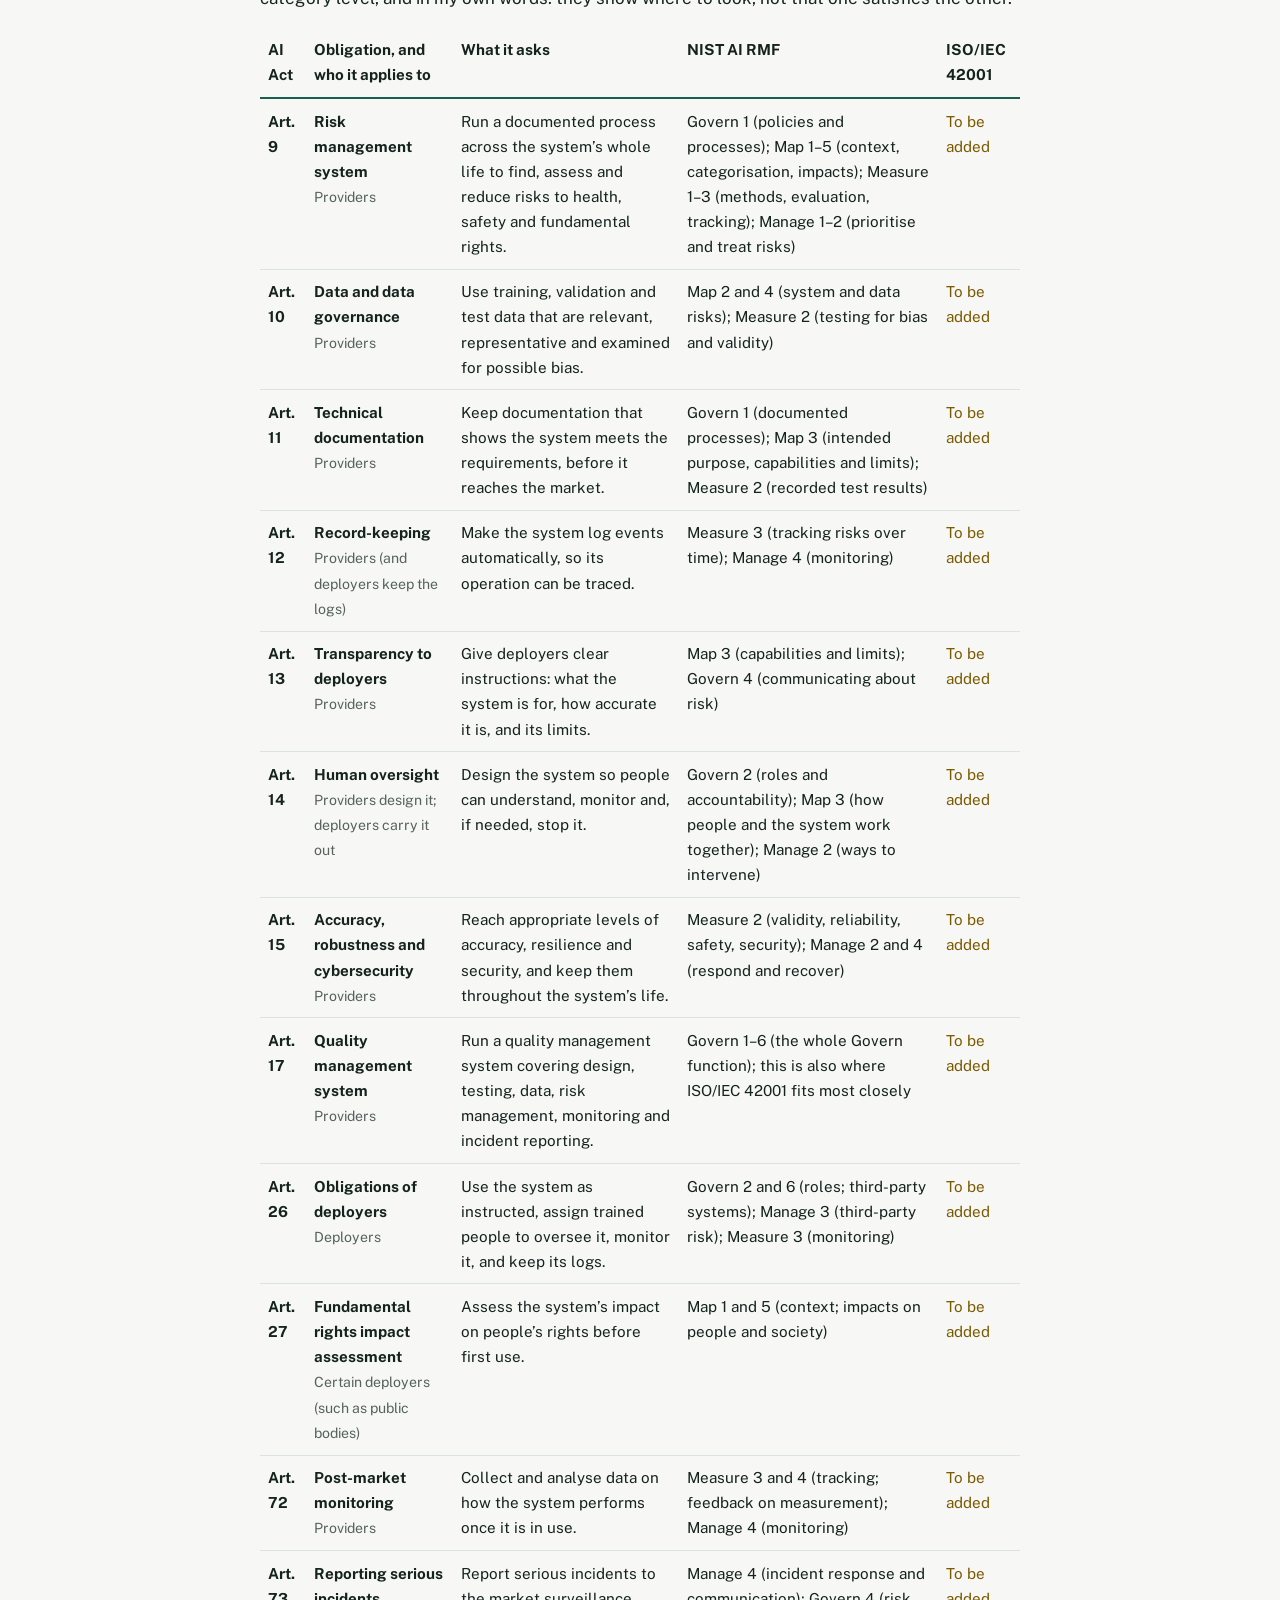
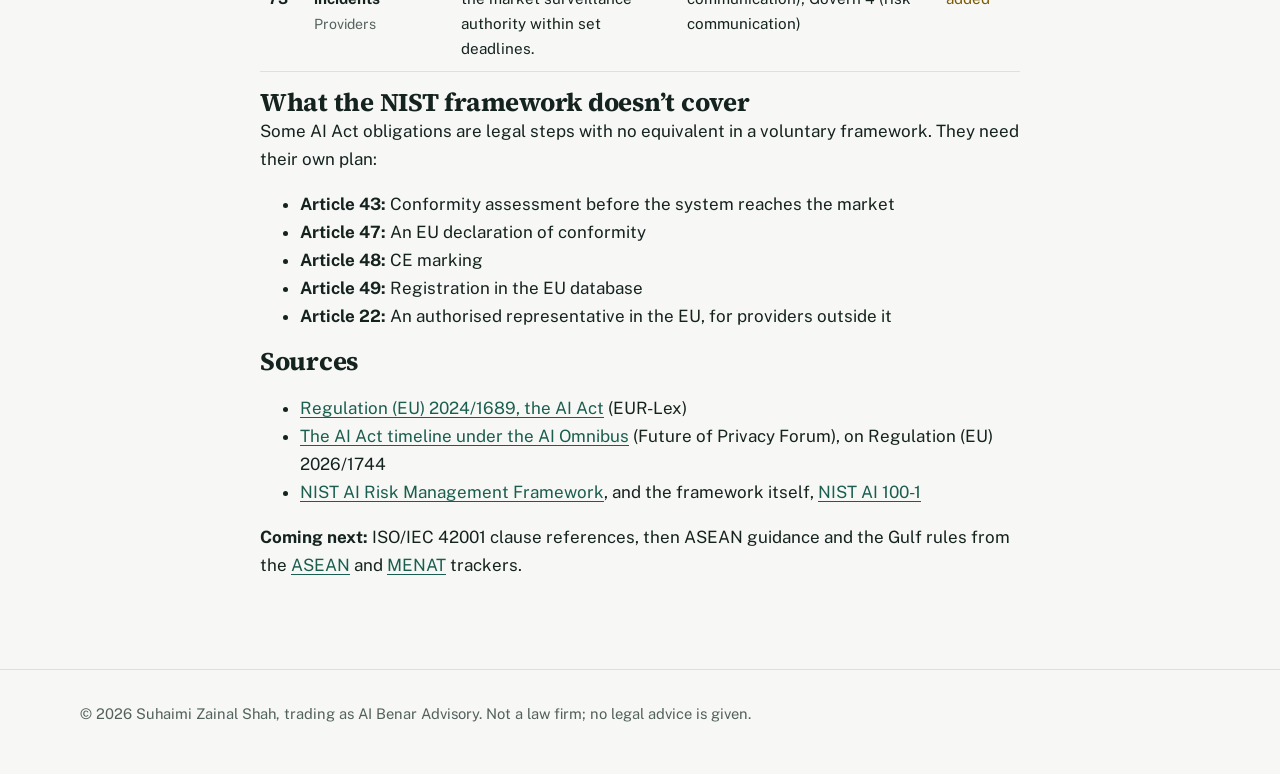
==== commit c47bb92c: "Add files via upload" ====
--- a/crosswalk.html
+++ b/crosswalk.html
@@ -31,7 +31,7 @@
 <header class="site-head"><div class="wrap head-row"><a class="brand" href="/" aria-label="AI Benar home"><img src="logo.svg" alt="" width="34" height="34"><span>AI Benar <em>Advisory</em></span></a><a class="head-link" href="index.html">Advisory</a><a class="btn small" href="index.html#contact">Book a call</a></div></header>
 <main id="main"><section><div class="wrap narrow">
 <h1>AI Benar crosswalk (beta): the EU AI Act and the NIST AI RMF</h1>
-<p class="section-lede">Version 0.1, 28 November 2026. How the EU AI Act’s obligations for high-risk AI systems line up with the four functions of the US NIST AI Risk Management Framework.</p>
+<p class="section-lede">Version 0.1, 28 November 2026. How the EU AI Act’s obligations for high-risk AI systems line up with the four functions of the US NIST AI Risk Management Framework. A <strong>crosswalk</strong> is a side-by-side map between two sets of rules, showing where their requirements match, where they partly overlap, and where they don’t.</p>
 <p class="notice" role="note"><strong>Not legal advice.</strong> This is a working map to help you plan, built from the official texts. Whether and how the AI Act applies to your system depends on the facts; take legal advice before relying on it.</p>
 
 <svg viewBox="0 0 640 420" role="img" aria-labelledby="gear-t gear-d" class="gears"><title id="gear-t">The four functions of the NIST AI Risk Management Framework</title><desc id="gear-d">Govern sits at the centre and drives the other three: Map, Measure and Manage.</desc><g class="gear g-govern" style="transform-origin:320px 200px"><path d="M408.9 194.9 L408.9 205.1 L399.1 212.1 L397.2 221.1 L403.3 231.5 L399.1 240.8 L387.3 243.2 L381.9 250.7 L383.3 262.6 L375.6 269.5 L363.9 266.9 L355.9 271.5 L352.3 282.9 L342.6 286.1 L332.9 278.9 L323.8 279.9 L315.8 288.9 L305.6 287.8 L299.7 277.4 L290.9 274.5 L280.0 279.5 L271.1 274.4 L270.0 262.4 L263.1 256.3 L251.1 256.4 L245.1 248.1 L248.9 236.7 L245.2 228.3 L234.2 223.5 L232.0 213.5 L240.1 204.6 L240.1 195.4 L232.0 186.5 L234.2 176.5 L245.2 171.7 L248.9 163.3 L245.1 151.9 L251.1 143.6 L263.1 143.7 L270.0 137.6 L271.1 125.6 L280.0 120.5 L290.9 125.5 L299.7 122.6 L305.6 112.2 L315.8 111.1 L323.8 120.1 L332.9 121.1 L342.6 113.9 L352.3 117.1 L355.9 128.5 L363.9 133.1 L375.6 130.5 L383.3 137.4 L381.9 149.3 L387.3 156.8 L399.1 159.2 L403.3 168.5 L397.2 178.9 L399.1 187.9 Z"/><circle cx="320" cy="200" r="48.0" class="hub"/></g><g class="gear g-map rev" style="transform-origin:196px 96px"><path d="M258.8 90.6 L258.8 101.4 L248.6 108.2 L245.7 117.1 L250.0 128.5 L243.6 137.3 L231.4 136.8 L223.9 142.3 L220.6 154.0 L210.2 157.4 L200.7 149.8 L191.3 149.8 L181.8 157.4 L171.4 154.0 L168.1 142.3 L160.6 136.8 L148.4 137.3 L142.0 128.5 L146.3 117.1 L143.4 108.2 L133.2 101.4 L133.2 90.6 L143.4 83.8 L146.3 74.9 L142.0 63.5 L148.4 54.7 L160.6 55.2 L168.1 49.7 L171.4 38.0 L181.8 34.6 L191.3 42.2 L200.7 42.2 L210.2 34.6 L220.6 38.0 L223.9 49.7 L231.4 55.2 L243.6 54.7 L250.0 63.5 L245.7 74.9 L248.6 83.8 Z"/><circle cx="196" cy="96" r="32.4" class="hub"/></g><g class="gear g-measure rev" style="transform-origin:444px 96px"><path d="M506.8 90.6 L506.8 101.4 L496.6 108.2 L493.7 117.1 L498.0 128.5 L491.6 137.3 L479.4 136.8 L471.9 142.3 L468.6 154.0 L458.2 157.4 L448.7 149.8 L439.3 149.8 L429.8 157.4 L419.4 154.0 L416.1 142.3 L408.6 136.8 L396.4 137.3 L390.0 128.5 L394.3 117.1 L391.4 108.2 L381.2 101.4 L381.2 90.6 L391.4 83.8 L394.3 74.9 L390.0 63.5 L396.4 54.7 L408.6 55.2 L416.1 49.7 L419.4 38.0 L429.8 34.6 L439.3 42.2 L448.7 42.2 L458.2 34.6 L468.6 38.0 L471.9 49.7 L479.4 55.2 L491.6 54.7 L498.0 63.5 L493.7 74.9 L496.6 83.8 Z"/><circle cx="444" cy="96" r="32.4" class="hub"/></g><g class="gear g-manage rev" style="transform-origin:320px 352px"><path d="M374.7 346.7 L374.7 357.3 L364.5 363.5 L361.5 371.8 L365.3 383.2 L358.6 391.2 L346.7 389.4 L339.1 393.9 L334.7 405.0 L324.3 406.8 L316.4 397.9 L307.7 396.3 L297.2 402.0 L288.1 396.8 L287.8 384.8 L282.1 378.1 L270.4 375.7 L266.8 365.8 L274.2 356.4 L274.2 347.6 L266.8 338.2 L270.4 328.3 L282.1 325.9 L287.8 319.2 L288.1 307.2 L297.2 302.0 L307.7 307.7 L316.4 306.1 L324.3 297.2 L334.7 299.0 L339.1 310.1 L346.7 314.6 L358.6 312.8 L365.3 320.8 L361.5 332.2 L364.5 340.5 Z"/><circle cx="320" cy="352" r="27.6" class="hub"/></g><text x="320" y="207" class="g-name">Govern</text><text x="220" y="205" class="g-sub g-right">policies, roles and culture</text><text x="196" y="102" class="g-name">Map</text><text x="126" y="101" class="g-sub g-right">context and risks</text><text x="444" y="102" class="g-name">Measure</text><text x="514" y="101" class="g-sub g-left">test and track</text><text x="320" y="358" class="g-name">Manage</text><text x="382" y="357" class="g-sub g-left">act and respond</text></svg>
